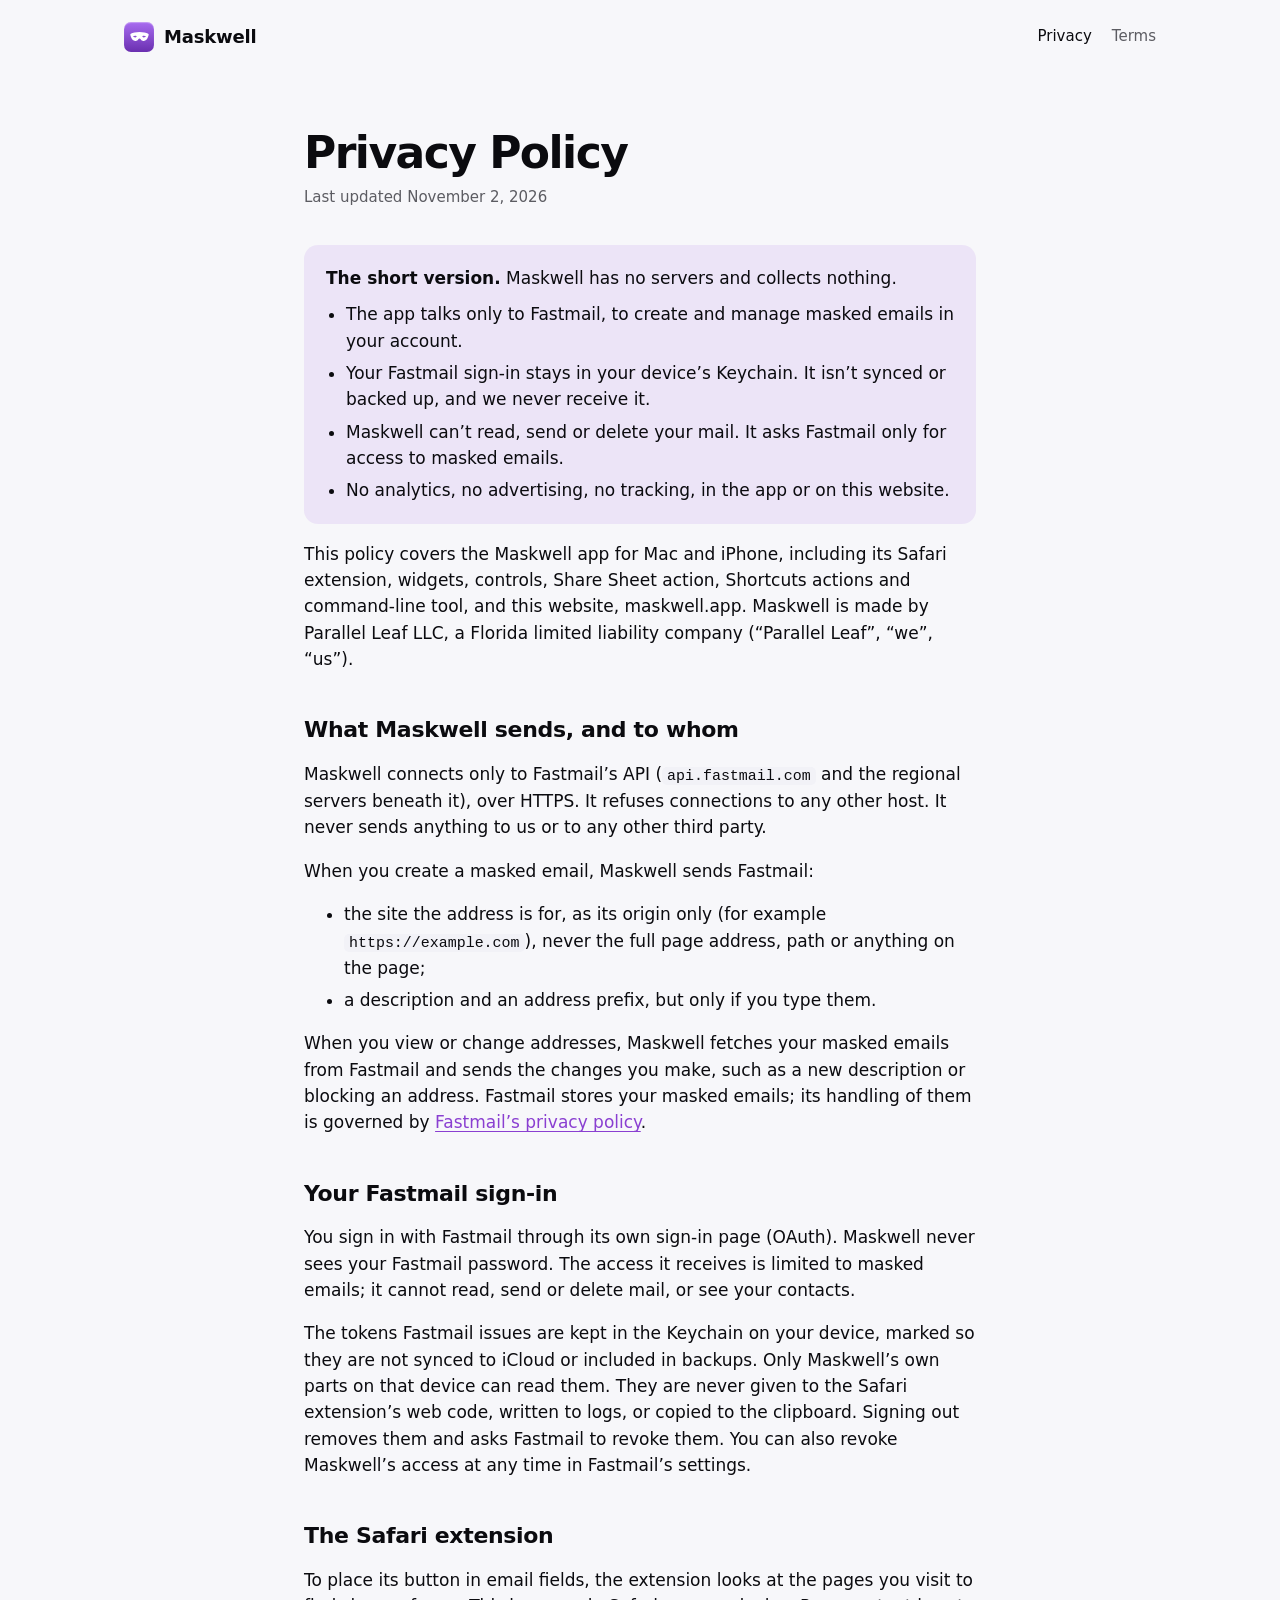
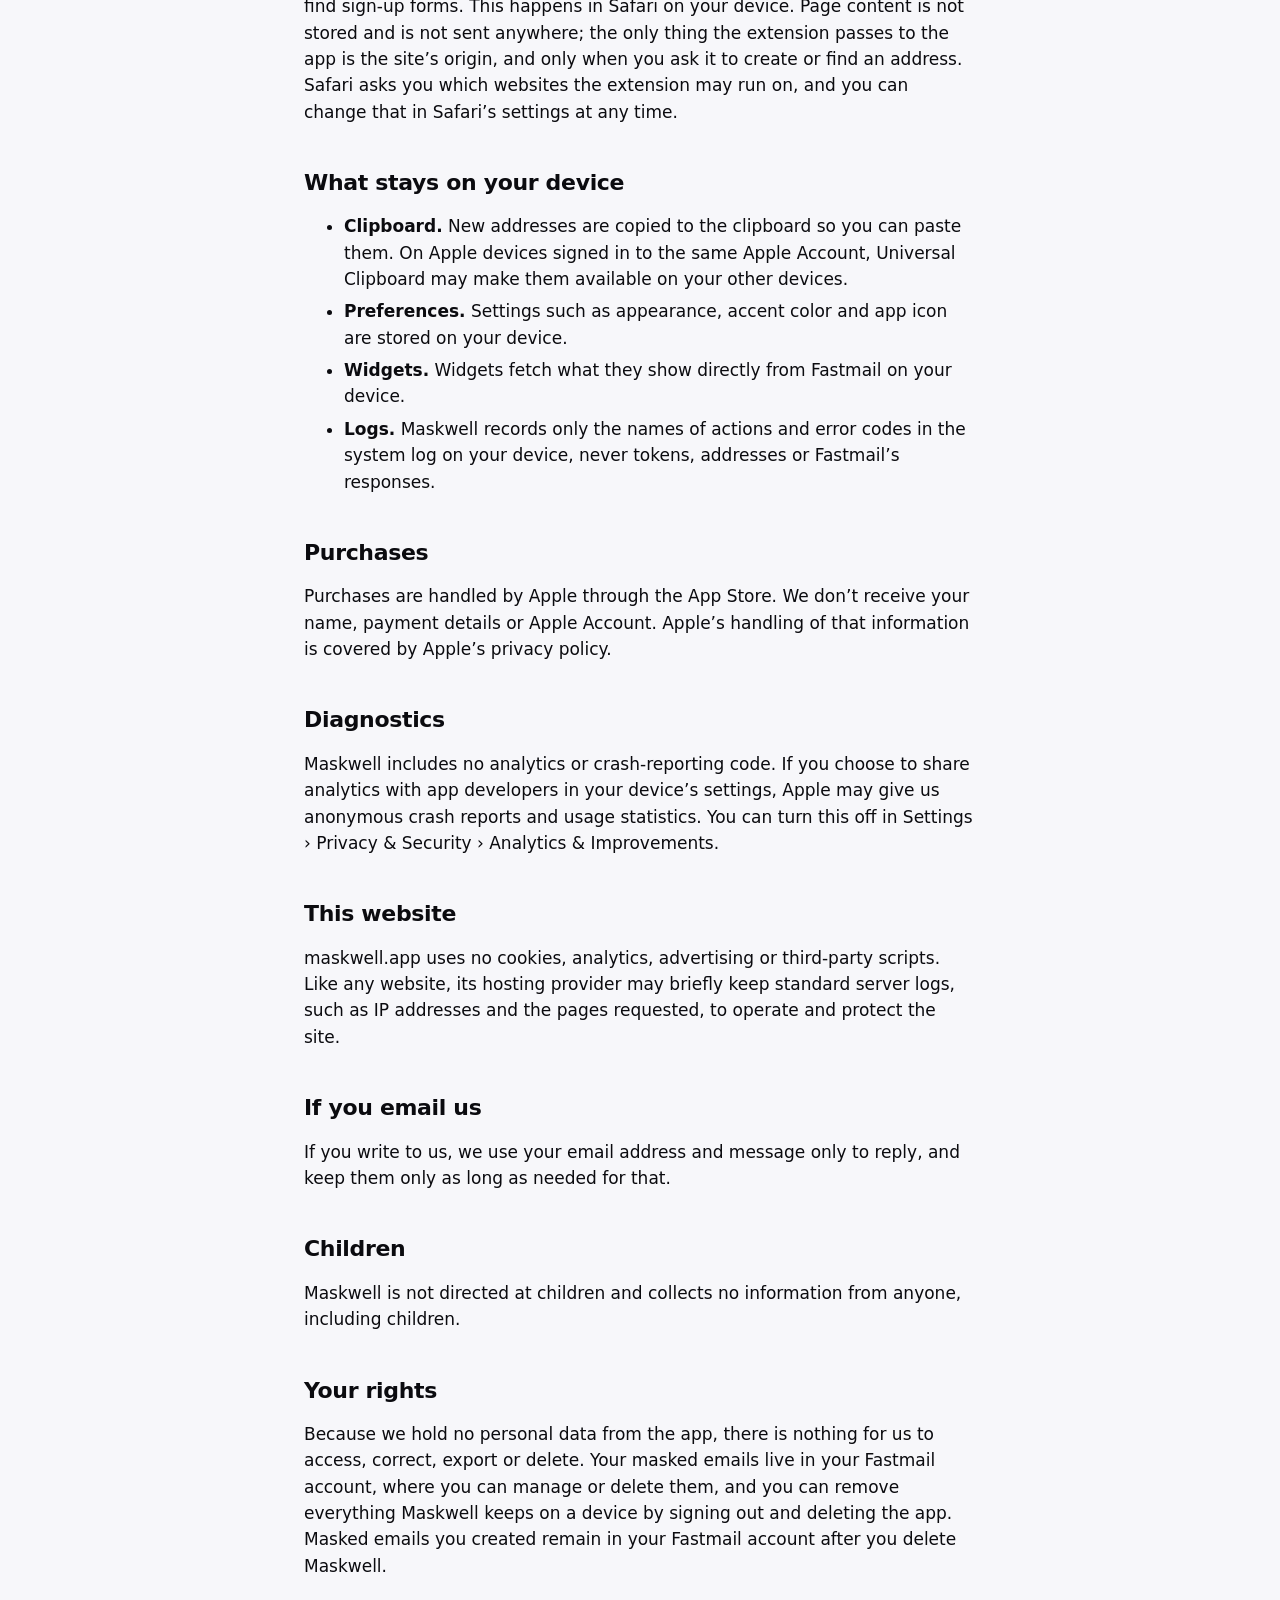
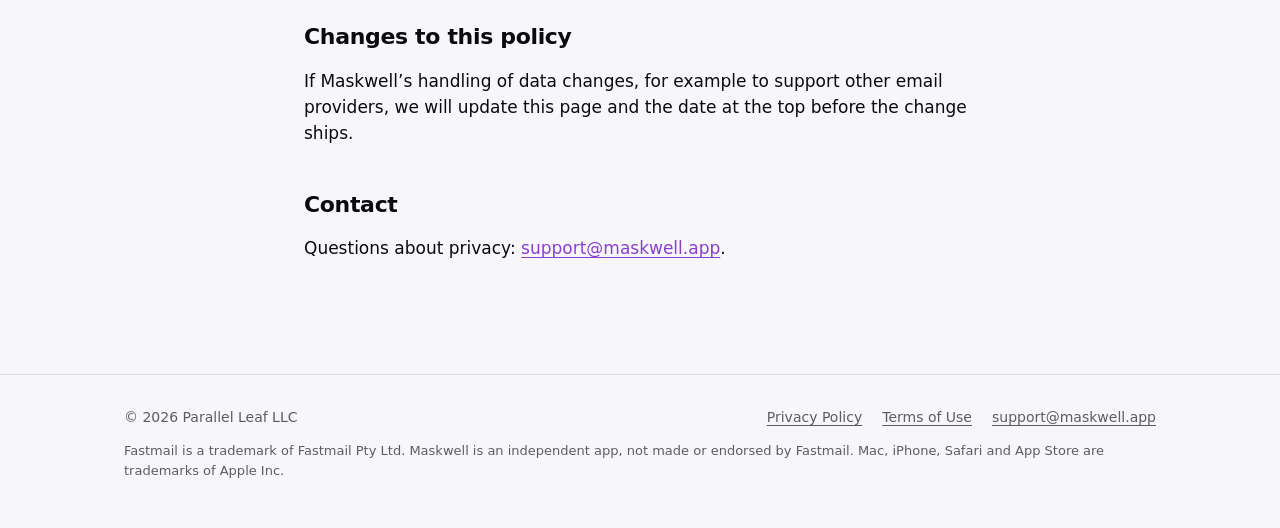
==== privacy/index.html @ 130213d3 "Add the maskwell.app coming-soon page, privacy policy and terms Static pages with relative links, se" ====
<!doctype html>
<html lang="en">
<head>
  <meta charset="utf-8">
  <meta name="viewport" content="width=device-width, initial-scale=1">
  <title>Privacy Policy · Maskwell</title>
  <meta name="description" content="How Maskwell handles your data: it talks only to Fastmail, keeps your sign-in in your device’s Keychain, and collects nothing.">
  <meta name="theme-color" content="#F7F7FA" media="(prefers-color-scheme: light)">
  <meta name="theme-color" content="#0B0B0F" media="(prefers-color-scheme: dark)">
  <link rel="canonical" href="https://maskwell.app/privacy/">
  <link rel="icon" href="../favicon.svg" type="image/svg+xml">
  <link rel="apple-touch-icon" href="../apple-touch-icon.png">
  <link rel="stylesheet" href="../style.css">
</head>
<body>
  <svg width="0" height="0" style="position: absolute" aria-hidden="true">
    <symbol id="mask" viewBox="1.5 4 21 16"><path d="M12 6c-3.9 0-7.6.9-9.6 1.8-.5.2-.7.8-.5 1.3.7 2.2 1.6 5.6 4.6 6.6 2 .7 3.4-.5 4.2-1.7.4-.6.8-.9 1.3-.9s.9.3 1.3.9c.8 1.2 2.2 2.4 4.2 1.7 3-1 3.9-4.4 4.6-6.6.2-.5 0-1.1-.5-1.3C19.6 6.9 15.9 6 12 6Zm-4.8 5.9c-1 0-1.9-.6-2.3-1.3.9-.5 2.6-.8 3.7-.2.4.2.3.6.1.8-.4.4-.9.7-1.5.7Zm9.6 0c-.6 0-1.1-.3-1.5-.7-.2-.2-.3-.6.1-.8 1.1-.6 2.8-.3 3.7.2-.4.7-1.3 1.3-2.3 1.3Z"/></symbol>
  </svg>

  <header class="site-header">
    <div class="wrap">
      <a class="brand" href="../index.html"><span class="app-icon" aria-hidden="true"><svg><use href="#mask"/></svg></span>Maskwell</a>
      <nav aria-label="Site">
        <a href="../privacy/index.html" aria-current="page">Privacy</a>
        <a href="../terms/index.html">Terms</a>
      </nav>
    </div>
  </header>

  <main class="legal">
    <h1>Privacy Policy</h1>
    <p class="updated">Last updated November 2, 2026</p>

    <div class="summary">
      <p><strong>The short version.</strong> Maskwell has no servers and collects nothing.</p>
      <ul>
        <li>The app talks only to Fastmail, to create and manage masked emails in your account.</li>
        <li>Your Fastmail sign-in stays in your device’s Keychain. It isn’t synced or backed up, and we never receive it.</li>
        <li>Maskwell can’t read, send or delete your mail. It asks Fastmail only for access to masked emails.</li>
        <li>No analytics, no advertising, no tracking, in the app or on this website.</li>
      </ul>
    </div>

    <p>This policy covers the Maskwell app for Mac and iPhone, including its Safari extension, widgets, controls, Share Sheet action, Shortcuts actions and command-line tool, and this website, maskwell.app. Maskwell is made by Parallel Leaf LLC, a Florida limited liability company (“Parallel Leaf”, “we”, “us”).</p>

    <h2>What Maskwell sends, and to whom</h2>
    <p>Maskwell connects only to Fastmail’s API (<code>api.fastmail.com</code> and the regional servers beneath it), over HTTPS. It refuses connections to any other host. It never sends anything to us or to any other third party.</p>
    <p>When you create a masked email, Maskwell sends Fastmail:</p>
    <ul>
      <li>the site the address is for, as its origin only (for example <code>https://example.com</code>), never the full page address, path or anything on the page;</li>
      <li>a description and an address prefix, but only if you type them.</li>
    </ul>
    <p>When you view or change addresses, Maskwell fetches your masked emails from Fastmail and sends the changes you make, such as a new description or blocking an address. Fastmail stores your masked emails; its handling of them is governed by <a href="https://www.fastmail.com/policies/privacy/">Fastmail’s privacy policy</a>.</p>

    <h2>Your Fastmail sign-in</h2>
    <p>You sign in with Fastmail through its own sign-in page (OAuth). Maskwell never sees your Fastmail password. The access it receives is limited to masked emails; it cannot read, send or delete mail, or see your contacts.</p>
    <p>The tokens Fastmail issues are kept in the Keychain on your device, marked so they are not synced to iCloud or included in backups. Only Maskwell’s own parts on that device can read them. They are never given to the Safari extension’s web code, written to logs, or copied to the clipboard. Signing out removes them and asks Fastmail to revoke them. You can also revoke Maskwell’s access at any time in Fastmail’s settings.</p>

    <h2>The Safari extension</h2>
    <p>To place its button in email fields, the extension looks at the pages you visit to find sign-up forms. This happens in Safari on your device. Page content is not stored and is not sent anywhere; the only thing the extension passes to the app is the site’s origin, and only when you ask it to create or find an address. Safari asks you which websites the extension may run on, and you can change that in Safari’s settings at any time.</p>

    <h2>What stays on your device</h2>
    <ul>
      <li><strong>Clipboard.</strong> New addresses are copied to the clipboard so you can paste them. On Apple devices signed in to the same Apple Account, Universal Clipboard may make them available on your other devices.</li>
      <li><strong>Preferences.</strong> Settings such as appearance, accent color and app icon are stored on your device.</li>
      <li><strong>Widgets.</strong> Widgets fetch what they show directly from Fastmail on your device.</li>
      <li><strong>Logs.</strong> Maskwell records only the names of actions and error codes in the system log on your device, never tokens, addresses or Fastmail’s responses.</li>
    </ul>

    <h2>Purchases</h2>
    <p>Purchases are handled by Apple through the App Store. We don’t receive your name, payment details or Apple Account. Apple’s handling of that information is covered by Apple’s privacy policy.</p>

    <h2>Diagnostics</h2>
    <p>Maskwell includes no analytics or crash-reporting code. If you choose to share analytics with app developers in your device’s settings, Apple may give us anonymous crash reports and usage statistics. You can turn this off in Settings › Privacy &amp; Security › Analytics &amp; Improvements.</p>

    <h2>This website</h2>
    <p>maskwell.app uses no cookies, analytics, advertising or third-party scripts. Like any website, its hosting provider may briefly keep standard server logs, such as IP addresses and the pages requested, to operate and protect the site.</p>

    <h2>If you email us</h2>
    <p>If you write to us, we use your email address and message only to reply, and keep them only as long as needed for that.</p>

    <h2>Children</h2>
    <p>Maskwell is not directed at children and collects no information from anyone, including children.</p>

    <h2>Your rights</h2>
    <p>Because we hold no personal data from the app, there is nothing for us to access, correct, export or delete. Your masked emails live in your Fastmail account, where you can manage or delete them, and you can remove everything Maskwell keeps on a device by signing out and deleting the app. Masked emails you created remain in your Fastmail account after you delete Maskwell.</p>

    <h2>Changes to this policy</h2>
    <p>If Maskwell’s handling of data changes, for example to support other email providers, we will update this page and the date at the top before the change ships.</p>

    <h2>Contact</h2>
    <p>Questions about privacy: <a href="mailto:support@maskwell.app">support@maskwell.app</a>.</p>
  </main>

  <footer class="site-footer">
    <div class="wrap">
      <p>© 2026 Parallel Leaf LLC</p>
      <nav aria-label="Legal">
        <a href="../privacy/index.html">Privacy Policy</a>
        <a href="../terms/index.html">Terms of Use</a>
        <a href="mailto:support@maskwell.app">support@maskwell.app</a>
      </nav>
      <p class="fine">Fastmail is a trademark of Fastmail Pty Ltd. Maskwell is an independent app, not made or endorsed by Fastmail. Mac, iPhone, Safari and App Store are trademarks of Apple Inc.</p>
    </div>
  </footer>
</body>
</html>
---- style.css ----
:root {
  color-scheme: light dark;
  --bg: #F7F7FA;
  --surface: #FFFFFF;
  --surface-2: #F2F2F7;
  --text: #0B0B0F;
  --text-2: #5C5C62;
  --border: rgba(60, 60, 67, 0.14);
  --accent: #8A3FD1;
  --accent-soft: rgba(138, 63, 209, 0.10);
  --glow: rgba(138, 63, 209, 0.16);
  --green: #248A3D;
  --shadow: 0 24px 60px rgba(40, 20, 70, 0.14), 0 2px 6px rgba(40, 20, 70, 0.06);
  --icon: linear-gradient(180deg, #A86CF0, #6A2FB0);
  --font: -apple-system, BlinkMacSystemFont, "SF Pro Text", system-ui, "Helvetica Neue", sans-serif;
  --mono: ui-monospace, "SF Mono", SFMono-Regular, Menlo, monospace;
}

@media (prefers-color-scheme: dark) {
  :root {
    --bg: #0B0B0F;
    --surface: #1C1C1E;
    --surface-2: #2C2C2E;
    --text: #FFFFFF;
    --text-2: rgba(235, 235, 245, 0.66);
    --border: rgba(255, 255, 255, 0.12);
    --accent: #C9A6FF;
    --accent-soft: rgba(201, 166, 255, 0.12);
    --glow: rgba(138, 63, 209, 0.30);
    --green: #30D158;
    --shadow: 0 30px 70px rgba(0, 0, 0, 0.55), 0 0 0 1px rgba(255, 255, 255, 0.06);
  }
}

*, *::before, *::after { box-sizing: border-box; }

body {
  margin: 0;
  background: var(--bg);
  color: var(--text);
  font-family: var(--font);
  font-size: 17px;
  line-height: 1.55;
  -webkit-font-smoothing: antialiased;
  text-rendering: optimizeLegibility;
}

a { color: var(--accent); text-underline-offset: 0.18em; }
a:hover { text-decoration-thickness: 2px; }
:focus-visible { outline: 3px solid var(--accent); outline-offset: 3px; border-radius: 4px; }

.wrap { width: 100%; max-width: 1080px; margin: 0 auto; padding: 0 24px; }

/* Header */

.site-header { padding: 22px 0; }
.site-header .wrap { display: flex; align-items: center; justify-content: space-between; gap: 16px; }
.brand { display: inline-flex; align-items: center; gap: 10px; color: var(--text); text-decoration: none; font-weight: 600; font-size: 18px; letter-spacing: -0.01em; }
.app-icon { display: inline-flex; align-items: center; justify-content: center; flex: none; background: var(--icon); box-shadow: inset 0 1px 1px rgba(255, 255, 255, 0.35); }
.app-icon svg { fill: #FFFFFF; }
.brand .app-icon { width: 30px; height: 30px; border-radius: 7px; }
.brand .app-icon svg { width: 19px; height: 15px; }
.site-header nav { display: flex; gap: 20px; font-size: 15px; }
.site-header nav a { color: var(--text-2); text-decoration: none; }
.site-header nav a:hover, .site-header nav a[aria-current="page"] { color: var(--text); }

/* Hero */

.hero {
  position: relative;
  padding: 56px 0 88px;
  background: radial-gradient(48% 70% at 78% 40%, var(--glow), transparent 70%);
}
.hero .wrap { display: grid; grid-template-columns: minmax(0, 1.05fr) minmax(0, 0.95fr); gap: 56px; align-items: center; }
.hero .app-icon { display: flex; width: 84px; height: 84px; border-radius: 19px; box-shadow: 0 20px 44px rgba(138, 63, 209, 0.40), inset 0 1px 1px rgba(255, 255, 255, 0.35); }
.hero .app-icon svg { width: 54px; height: 41px; }

.badge {
  display: inline-flex; align-items: center; gap: 8px;
  margin-top: 28px; padding: 6px 12px 6px 10px;
  border-radius: 999px; background: var(--accent-soft); color: var(--accent);
  font-size: 13px; font-weight: 600; letter-spacing: 0.06em; text-transform: uppercase;
}
.badge::before { content: ""; width: 7px; height: 7px; border-radius: 50%; background: currentColor; }

h1 { margin: 16px 0 0; font-size: clamp(40px, 6vw, 64px); line-height: 1.04; font-weight: 700; letter-spacing: -0.035em; text-wrap: balance; }
.lede { margin: 22px 0 0; max-width: 34em; font-size: 20px; line-height: 1.5; color: var(--text-2); text-wrap: pretty; }
.meta { margin: 28px 0 0; font-size: 15px; color: var(--text-2); }

/* The sign-up form illustration */

.demo {
  position: relative;
  border-radius: 18px;
  background: var(--surface);
  box-shadow: var(--shadow);
  overflow: hidden;
}
.demo-bar { display: flex; align-items: center; gap: 12px; padding: 12px 14px; background: var(--surface-2); border-bottom: 1px solid var(--border); }
.demo-dots { display: flex; gap: 6px; }
.demo-dots span { width: 11px; height: 11px; border-radius: 50%; background: var(--border); }
.demo-url { flex: 1; text-align: center; font-size: 13px; color: var(--text-2); }
.demo-url span { display: inline-block; padding: 3px 14px; border-radius: 7px; background: var(--surface); }
.demo-body { padding: 28px 28px 32px; }
.demo-title { margin: 0 0 20px; font-size: 21px; font-weight: 700; letter-spacing: -0.02em; }
.field { margin-top: 14px; }
.field-label { display: block; margin-bottom: 6px; font-size: 13px; font-weight: 600; color: var(--text-2); }
.field-box { display: flex; align-items: center; gap: 8px; height: 44px; padding: 0 6px 0 12px; border: 1px solid var(--border); border-radius: 10px; font-size: 15px; background: var(--surface); }
.field-box.focus { border-color: var(--accent); box-shadow: 0 0 0 3px var(--accent-soft); }
.field-value { flex: 1; min-width: 0; overflow: hidden; white-space: nowrap; text-overflow: ellipsis; }
.typed { font-family: var(--mono); font-size: 14px; }
.mask-button { display: inline-flex; align-items: center; justify-content: center; width: 32px; height: 32px; border-radius: 8px; background: var(--icon); flex: none; }
.mask-button svg { width: 19px; height: 15px; fill: #FFFFFF; }
.dots-value { letter-spacing: 0.2em; color: var(--text-2); }
.demo-submit { margin-top: 22px; height: 44px; border-radius: 10px; background: var(--text); opacity: 0.9; }

.toast {
  position: absolute; left: 50%; bottom: 18px; transform: translateX(-50%);
  display: flex; align-items: center; gap: 10px;
  padding: 10px 16px 10px 12px; border-radius: 999px;
  background: rgba(28, 28, 30, 0.94); color: #FFFFFF;
  font-size: 14px; white-space: nowrap;
  box-shadow: 0 12px 30px rgba(0, 0, 0, 0.25), 0 0 0 1px rgba(255, 255, 255, 0.10);
}
.toast .check { display: inline-flex; width: 20px; height: 20px; border-radius: 50%; background: #30D158; align-items: center; justify-content: center; }
.toast .check svg { width: 11px; height: 11px; }
.toast small { color: rgba(255, 255, 255, 0.6); font-size: 14px; }

/* Features */

.features { padding: 24px 0 96px; }
.features h2 { margin: 0 0 32px; font-size: 28px; line-height: 1.2; letter-spacing: -0.02em; text-wrap: balance; }
.grid { display: grid; grid-template-columns: repeat(2, minmax(0, 1fr)); gap: 20px; }
.card { padding: 26px 26px 24px; border-radius: 16px; background: var(--surface); border: 1px solid var(--border); }
.card h3 { margin: 0 0 6px; font-size: 18px; letter-spacing: -0.01em; }
.card p { margin: 0; color: var(--text-2); font-size: 16px; }
.card .glyph { display: inline-flex; width: 36px; height: 36px; margin-bottom: 14px; border-radius: 10px; align-items: center; justify-content: center; background: var(--accent-soft); color: var(--accent); }
.card .glyph svg { width: 20px; height: 20px; fill: none; stroke: currentColor; stroke-width: 1.8; stroke-linecap: round; stroke-linejoin: round; }

/* Footer */

.site-footer { padding: 32px 0 48px; border-top: 1px solid var(--border); font-size: 14px; color: var(--text-2); }
.site-footer .wrap { display: flex; flex-wrap: wrap; justify-content: space-between; gap: 12px 32px; }
.site-footer nav { display: flex; flex-wrap: wrap; gap: 20px; }
.site-footer nav a { color: var(--text-2); }
.site-footer p { margin: 0; }
.site-footer .fine { flex-basis: 100%; font-size: 13px; }

/* Legal pages */

.legal { max-width: 720px; margin: 0 auto; padding: 40px 24px 96px; }
.legal h1 { font-size: clamp(34px, 5vw, 44px); }
.legal .updated { margin: 10px 0 36px; color: var(--text-2); font-size: 15px; }
.legal .summary { padding: 20px 22px; border-radius: 14px; background: var(--accent-soft); }
.legal .summary p { margin: 0; }
.legal .summary ul { margin: 10px 0 0; padding-left: 20px; }
.legal h2 { margin: 44px 0 10px; font-size: 22px; line-height: 1.25; letter-spacing: -0.015em; }
.legal h3 { margin: 26px 0 6px; font-size: 17px; }
.legal p, .legal li { color: var(--text); }
.legal li + li { margin-top: 6px; }
.legal code { font-family: var(--mono); font-size: 0.88em; padding: 1px 5px; border-radius: 5px; background: var(--surface-2); }
.legal .caps { text-transform: none; font-weight: 600; }

@media (max-width: 820px) {
  .hero { padding: 24px 0 64px; background: radial-gradient(90% 50% at 50% 75%, var(--glow), transparent 70%); }
  .hero .wrap { grid-template-columns: minmax(0, 1fr); gap: 48px; }
  .grid { grid-template-columns: minmax(0, 1fr); }
  .features { padding-bottom: 64px; }
}

@media (max-width: 480px) {
  .wrap { padding: 0 16px; }
  .legal { padding: 24px 16px 72px; }
  .site-header nav { gap: 14px; }
  .lede { font-size: 18px; }
  .demo-body { padding: 22px 18px 76px; }
  .toast { font-size: 13px; }
  .toast small { display: none; }
}
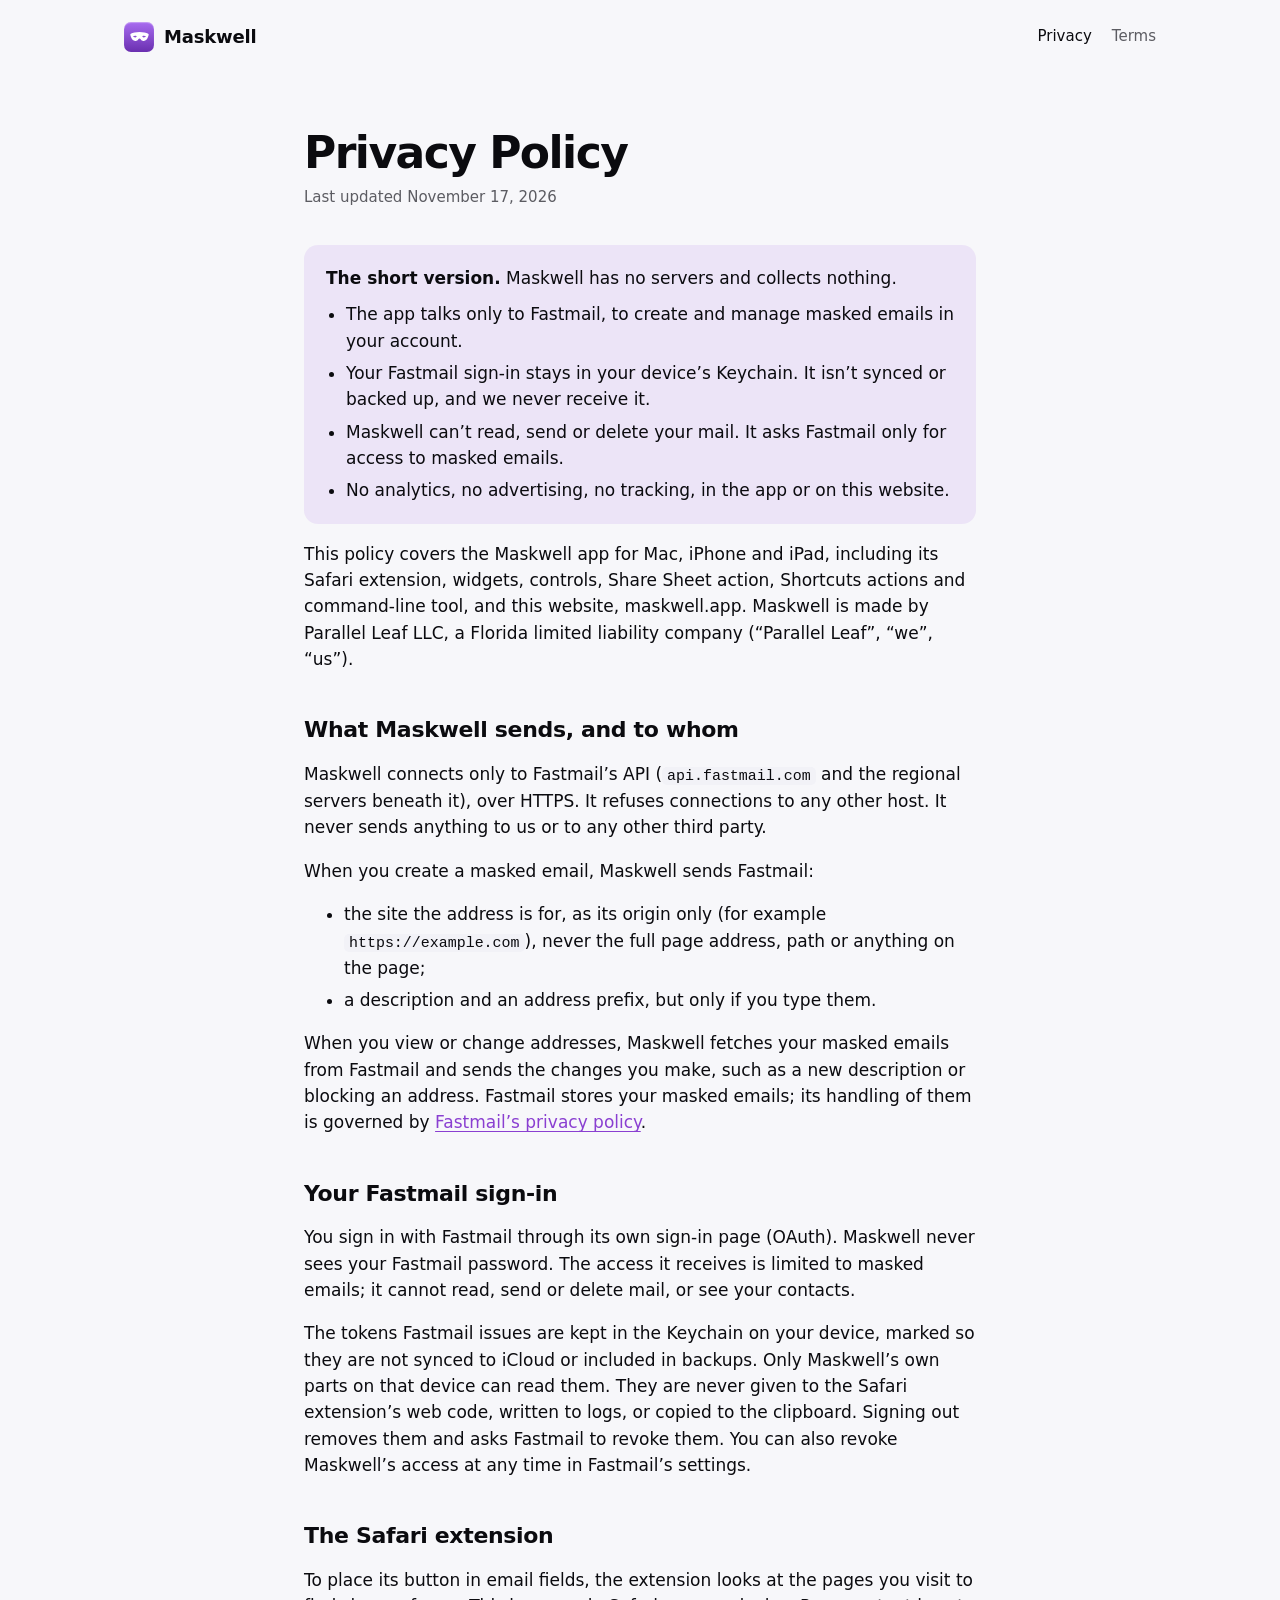
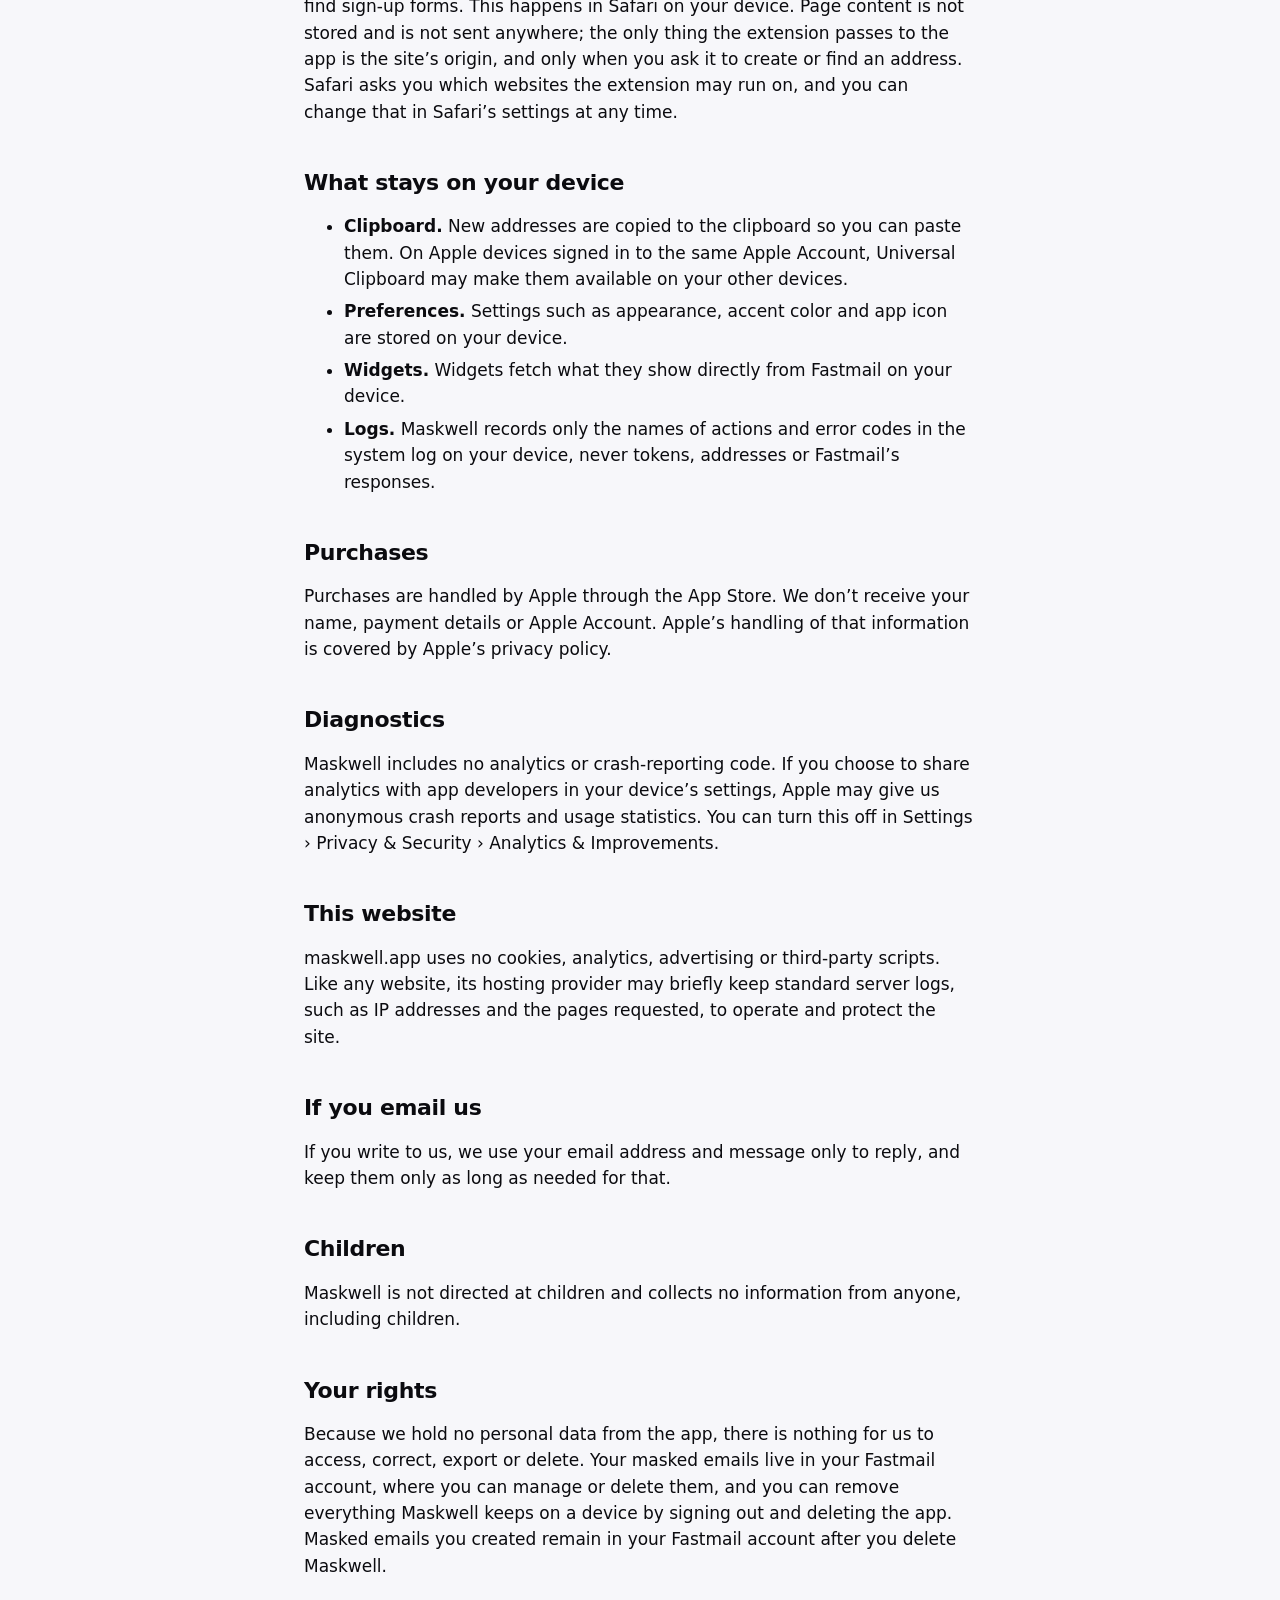
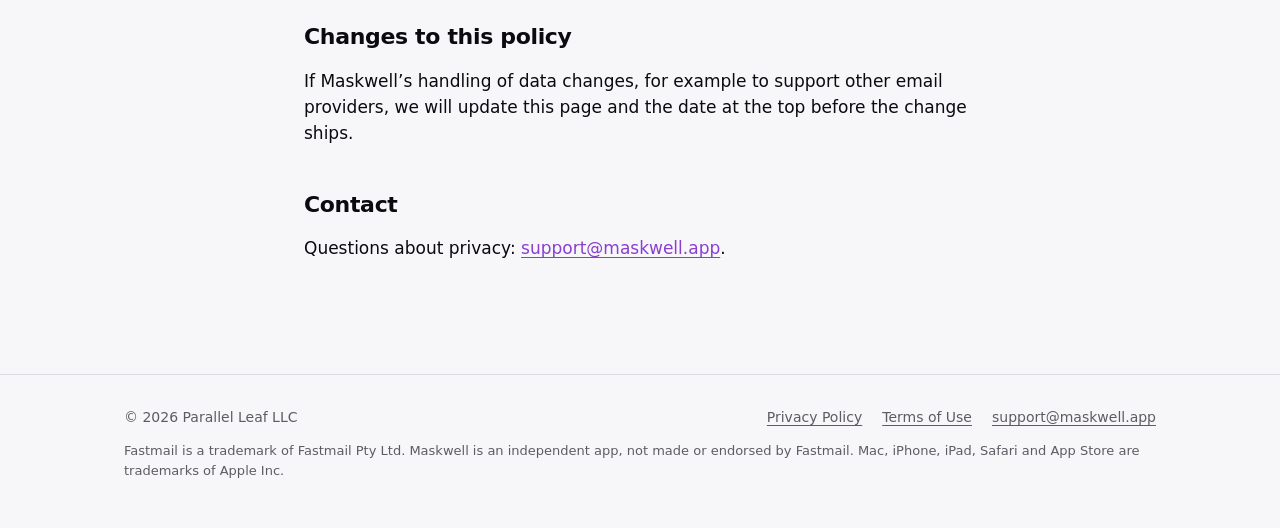
==== commit 9e20ad2c: "Name iPad alongside Mac and iPhone The landing page, privacy policy and terms now cover the iPad app" ====
--- a/privacy/index.html
+++ b/privacy/index.html
@@ -29,7 +29,7 @@
 
   <main class="legal">
     <h1>Privacy Policy</h1>
-    <p class="updated">Last updated November 2, 2026</p>
+    <p class="updated">Last updated November 17, 2026</p>
 
     <div class="summary">
       <p><strong>The short version.</strong> Maskwell has no servers and collects nothing.</p>
@@ -41,7 +41,7 @@
       </ul>
     </div>
 
-    <p>This policy covers the Maskwell app for Mac and iPhone, including its Safari extension, widgets, controls, Share Sheet action, Shortcuts actions and command-line tool, and this website, maskwell.app. Maskwell is made by Parallel Leaf LLC, a Florida limited liability company (“Parallel Leaf”, “we”, “us”).</p>
+    <p>This policy covers the Maskwell app for Mac, iPhone and iPad, including its Safari extension, widgets, controls, Share Sheet action, Shortcuts actions and command-line tool, and this website, maskwell.app. Maskwell is made by Parallel Leaf LLC, a Florida limited liability company (“Parallel Leaf”, “we”, “us”).</p>
 
     <h2>What Maskwell sends, and to whom</h2>
     <p>Maskwell connects only to Fastmail’s API (<code>api.fastmail.com</code> and the regional servers beneath it), over HTTPS. It refuses connections to any other host. It never sends anything to us or to any other third party.</p>
@@ -100,7 +100,7 @@
         <a href="../terms/index.html">Terms of Use</a>
         <a href="mailto:support@maskwell.app">support@maskwell.app</a>
       </nav>
-      <p class="fine">Fastmail is a trademark of Fastmail Pty Ltd. Maskwell is an independent app, not made or endorsed by Fastmail. Mac, iPhone, Safari and App Store are trademarks of Apple Inc.</p>
+      <p class="fine">Fastmail is a trademark of Fastmail Pty Ltd. Maskwell is an independent app, not made or endorsed by Fastmail. Mac, iPhone, iPad, Safari and App Store are trademarks of Apple Inc.</p>
     </div>
   </footer>
 </body>
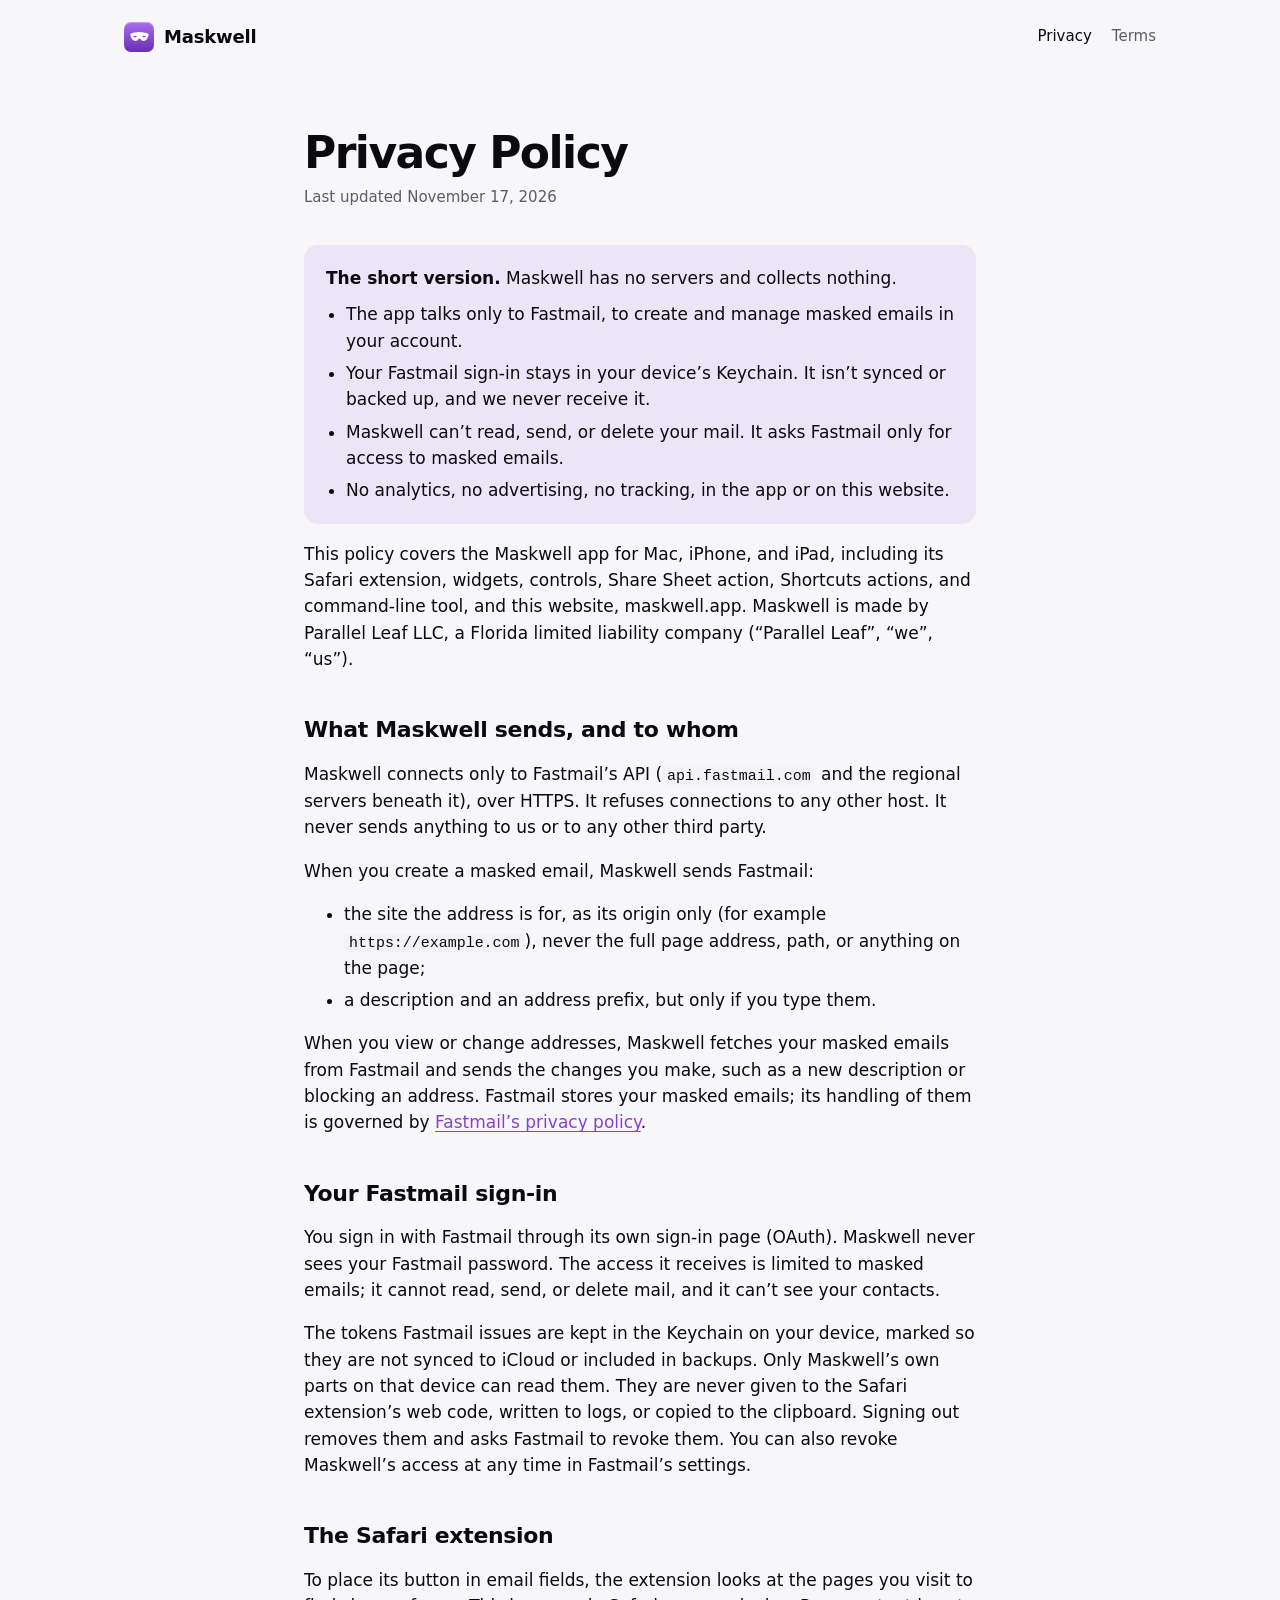
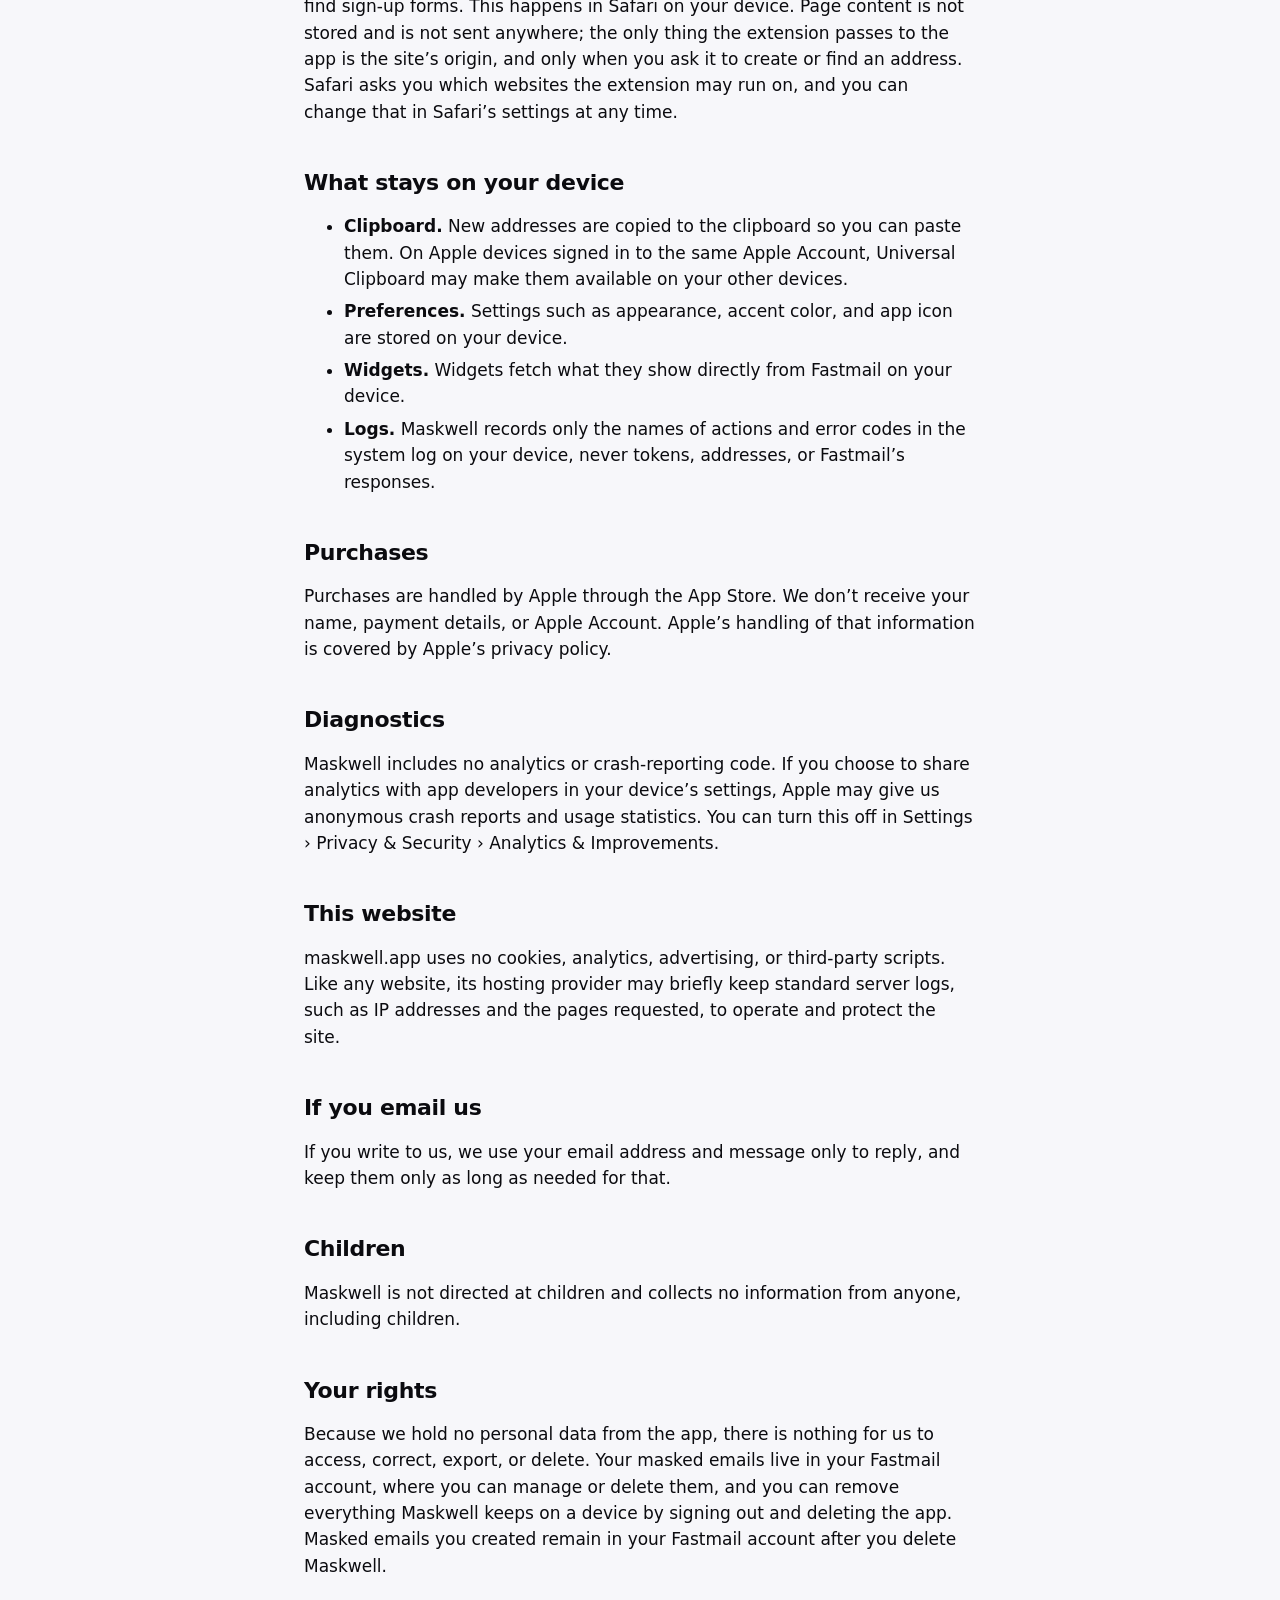
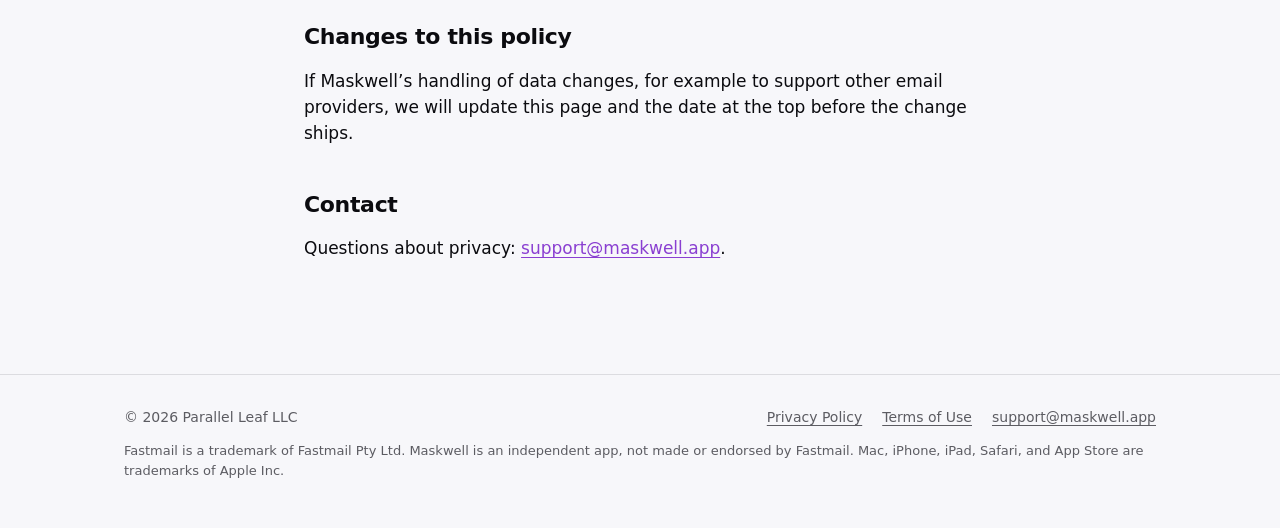
==== commit 970f6da2: "Use the Oxford comma throughout Lists of three or more on every page now take a serial comma. The pr" ====
--- a/privacy/index.html
+++ b/privacy/index.html
@@ -36,24 +36,24 @@
       <ul>
         <li>The app talks only to Fastmail, to create and manage masked emails in your account.</li>
         <li>Your Fastmail sign-in stays in your device’s Keychain. It isn’t synced or backed up, and we never receive it.</li>
-        <li>Maskwell can’t read, send or delete your mail. It asks Fastmail only for access to masked emails.</li>
+        <li>Maskwell can’t read, send, or delete your mail. It asks Fastmail only for access to masked emails.</li>
         <li>No analytics, no advertising, no tracking, in the app or on this website.</li>
       </ul>
     </div>
 
-    <p>This policy covers the Maskwell app for Mac, iPhone and iPad, including its Safari extension, widgets, controls, Share Sheet action, Shortcuts actions and command-line tool, and this website, maskwell.app. Maskwell is made by Parallel Leaf LLC, a Florida limited liability company (“Parallel Leaf”, “we”, “us”).</p>
+    <p>This policy covers the Maskwell app for Mac, iPhone, and iPad, including its Safari extension, widgets, controls, Share Sheet action, Shortcuts actions, and command-line tool, and this website, maskwell.app. Maskwell is made by Parallel Leaf LLC, a Florida limited liability company (“Parallel Leaf”, “we”, “us”).</p>
 
     <h2>What Maskwell sends, and to whom</h2>
     <p>Maskwell connects only to Fastmail’s API (<code>api.fastmail.com</code> and the regional servers beneath it), over HTTPS. It refuses connections to any other host. It never sends anything to us or to any other third party.</p>
     <p>When you create a masked email, Maskwell sends Fastmail:</p>
     <ul>
-      <li>the site the address is for, as its origin only (for example <code>https://example.com</code>), never the full page address, path or anything on the page;</li>
+      <li>the site the address is for, as its origin only (for example <code>https://example.com</code>), never the full page address, path, or anything on the page;</li>
       <li>a description and an address prefix, but only if you type them.</li>
     </ul>
     <p>When you view or change addresses, Maskwell fetches your masked emails from Fastmail and sends the changes you make, such as a new description or blocking an address. Fastmail stores your masked emails; its handling of them is governed by <a href="https://www.fastmail.com/policies/privacy/">Fastmail’s privacy policy</a>.</p>
 
     <h2>Your Fastmail sign-in</h2>
-    <p>You sign in with Fastmail through its own sign-in page (OAuth). Maskwell never sees your Fastmail password. The access it receives is limited to masked emails; it cannot read, send or delete mail, or see your contacts.</p>
+    <p>You sign in with Fastmail through its own sign-in page (OAuth). Maskwell never sees your Fastmail password. The access it receives is limited to masked emails; it cannot read, send, or delete mail, and it can’t see your contacts.</p>
     <p>The tokens Fastmail issues are kept in the Keychain on your device, marked so they are not synced to iCloud or included in backups. Only Maskwell’s own parts on that device can read them. They are never given to the Safari extension’s web code, written to logs, or copied to the clipboard. Signing out removes them and asks Fastmail to revoke them. You can also revoke Maskwell’s access at any time in Fastmail’s settings.</p>
 
     <h2>The Safari extension</h2>
@@ -62,19 +62,19 @@
     <h2>What stays on your device</h2>
     <ul>
       <li><strong>Clipboard.</strong> New addresses are copied to the clipboard so you can paste them. On Apple devices signed in to the same Apple Account, Universal Clipboard may make them available on your other devices.</li>
-      <li><strong>Preferences.</strong> Settings such as appearance, accent color and app icon are stored on your device.</li>
+      <li><strong>Preferences.</strong> Settings such as appearance, accent color, and app icon are stored on your device.</li>
       <li><strong>Widgets.</strong> Widgets fetch what they show directly from Fastmail on your device.</li>
-      <li><strong>Logs.</strong> Maskwell records only the names of actions and error codes in the system log on your device, never tokens, addresses or Fastmail’s responses.</li>
+      <li><strong>Logs.</strong> Maskwell records only the names of actions and error codes in the system log on your device, never tokens, addresses, or Fastmail’s responses.</li>
     </ul>
 
     <h2>Purchases</h2>
-    <p>Purchases are handled by Apple through the App Store. We don’t receive your name, payment details or Apple Account. Apple’s handling of that information is covered by Apple’s privacy policy.</p>
+    <p>Purchases are handled by Apple through the App Store. We don’t receive your name, payment details, or Apple Account. Apple’s handling of that information is covered by Apple’s privacy policy.</p>
 
     <h2>Diagnostics</h2>
     <p>Maskwell includes no analytics or crash-reporting code. If you choose to share analytics with app developers in your device’s settings, Apple may give us anonymous crash reports and usage statistics. You can turn this off in Settings › Privacy &amp; Security › Analytics &amp; Improvements.</p>
 
     <h2>This website</h2>
-    <p>maskwell.app uses no cookies, analytics, advertising or third-party scripts. Like any website, its hosting provider may briefly keep standard server logs, such as IP addresses and the pages requested, to operate and protect the site.</p>
+    <p>maskwell.app uses no cookies, analytics, advertising, or third-party scripts. Like any website, its hosting provider may briefly keep standard server logs, such as IP addresses and the pages requested, to operate and protect the site.</p>
 
     <h2>If you email us</h2>
     <p>If you write to us, we use your email address and message only to reply, and keep them only as long as needed for that.</p>
@@ -83,7 +83,7 @@
     <p>Maskwell is not directed at children and collects no information from anyone, including children.</p>
 
     <h2>Your rights</h2>
-    <p>Because we hold no personal data from the app, there is nothing for us to access, correct, export or delete. Your masked emails live in your Fastmail account, where you can manage or delete them, and you can remove everything Maskwell keeps on a device by signing out and deleting the app. Masked emails you created remain in your Fastmail account after you delete Maskwell.</p>
+    <p>Because we hold no personal data from the app, there is nothing for us to access, correct, export, or delete. Your masked emails live in your Fastmail account, where you can manage or delete them, and you can remove everything Maskwell keeps on a device by signing out and deleting the app. Masked emails you created remain in your Fastmail account after you delete Maskwell.</p>
 
     <h2>Changes to this policy</h2>
     <p>If Maskwell’s handling of data changes, for example to support other email providers, we will update this page and the date at the top before the change ships.</p>
@@ -100,7 +100,7 @@
         <a href="../terms/index.html">Terms of Use</a>
         <a href="mailto:support@maskwell.app">support@maskwell.app</a>
       </nav>
-      <p class="fine">Fastmail is a trademark of Fastmail Pty Ltd. Maskwell is an independent app, not made or endorsed by Fastmail. Mac, iPhone, iPad, Safari and App Store are trademarks of Apple Inc.</p>
+      <p class="fine">Fastmail is a trademark of Fastmail Pty Ltd. Maskwell is an independent app, not made or endorsed by Fastmail. Mac, iPhone, iPad, Safari, and App Store are trademarks of Apple Inc.</p>
     </div>
   </footer>
 </body>
